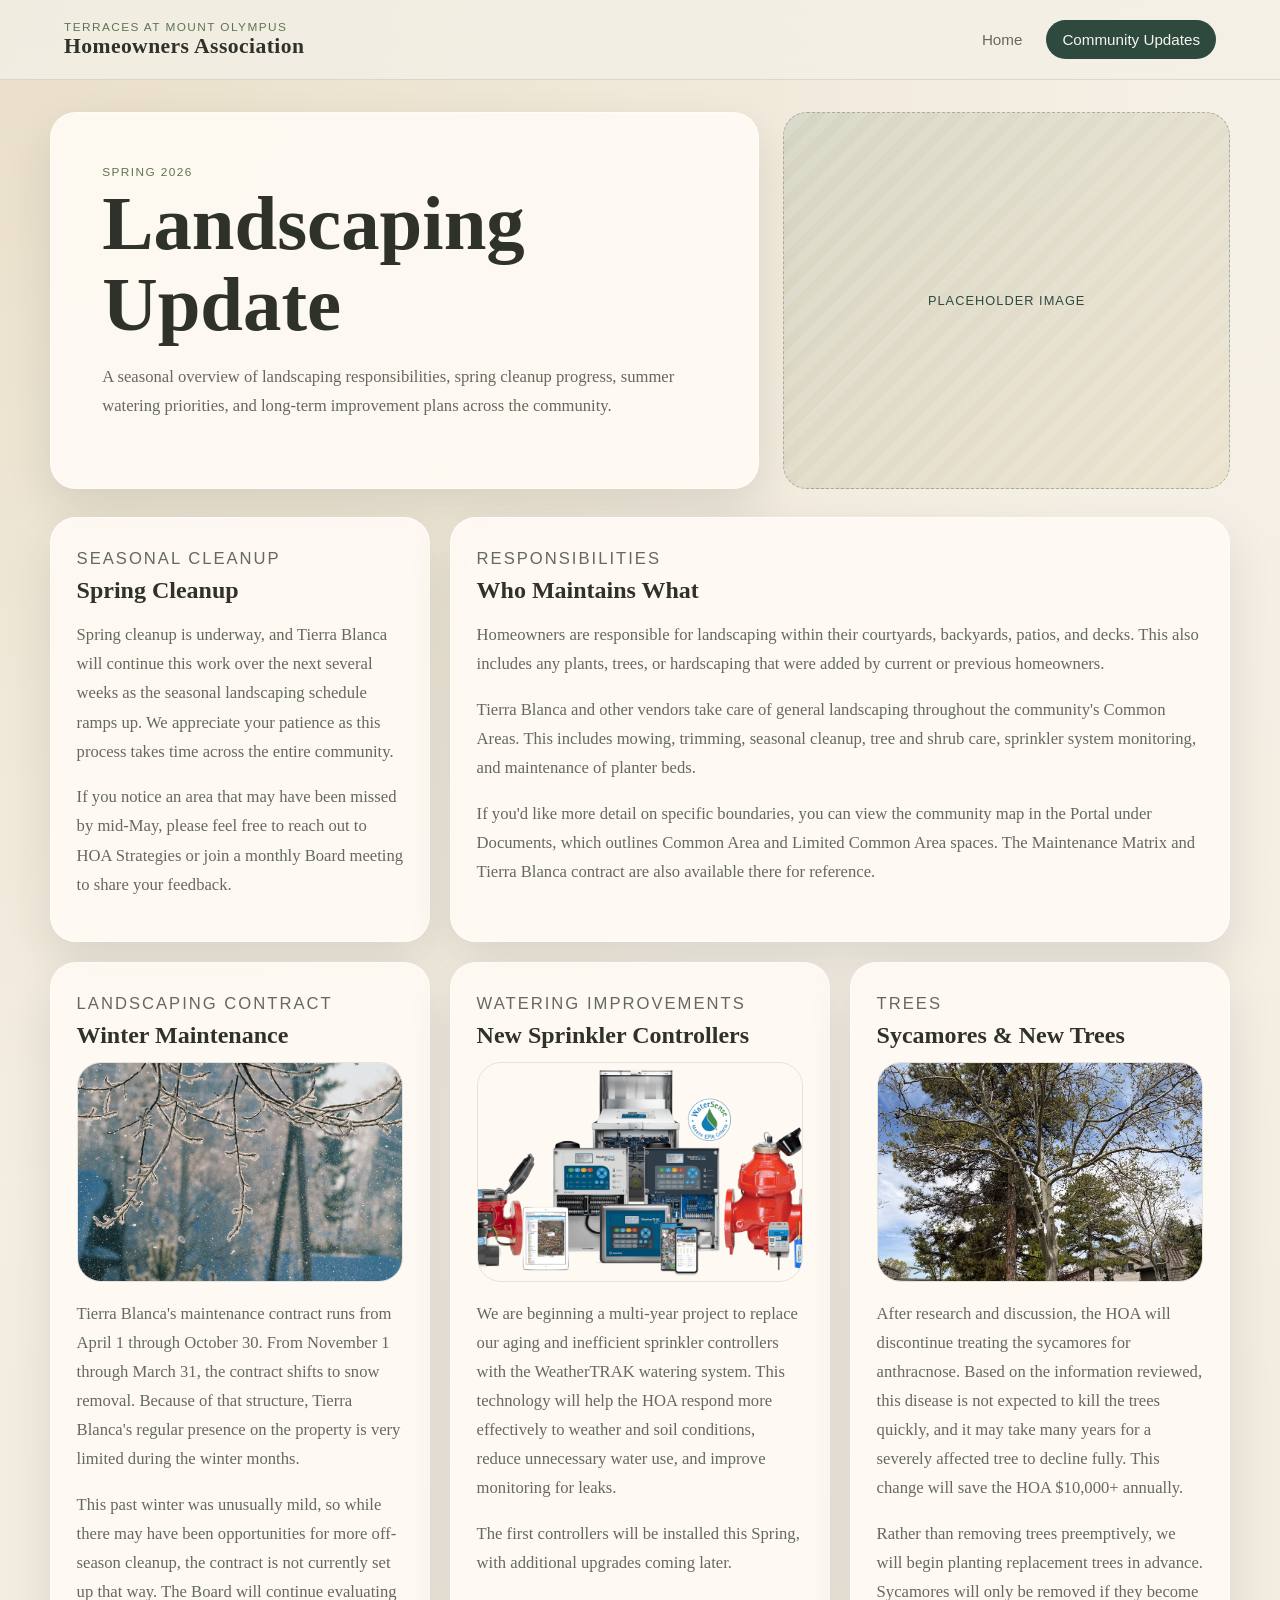
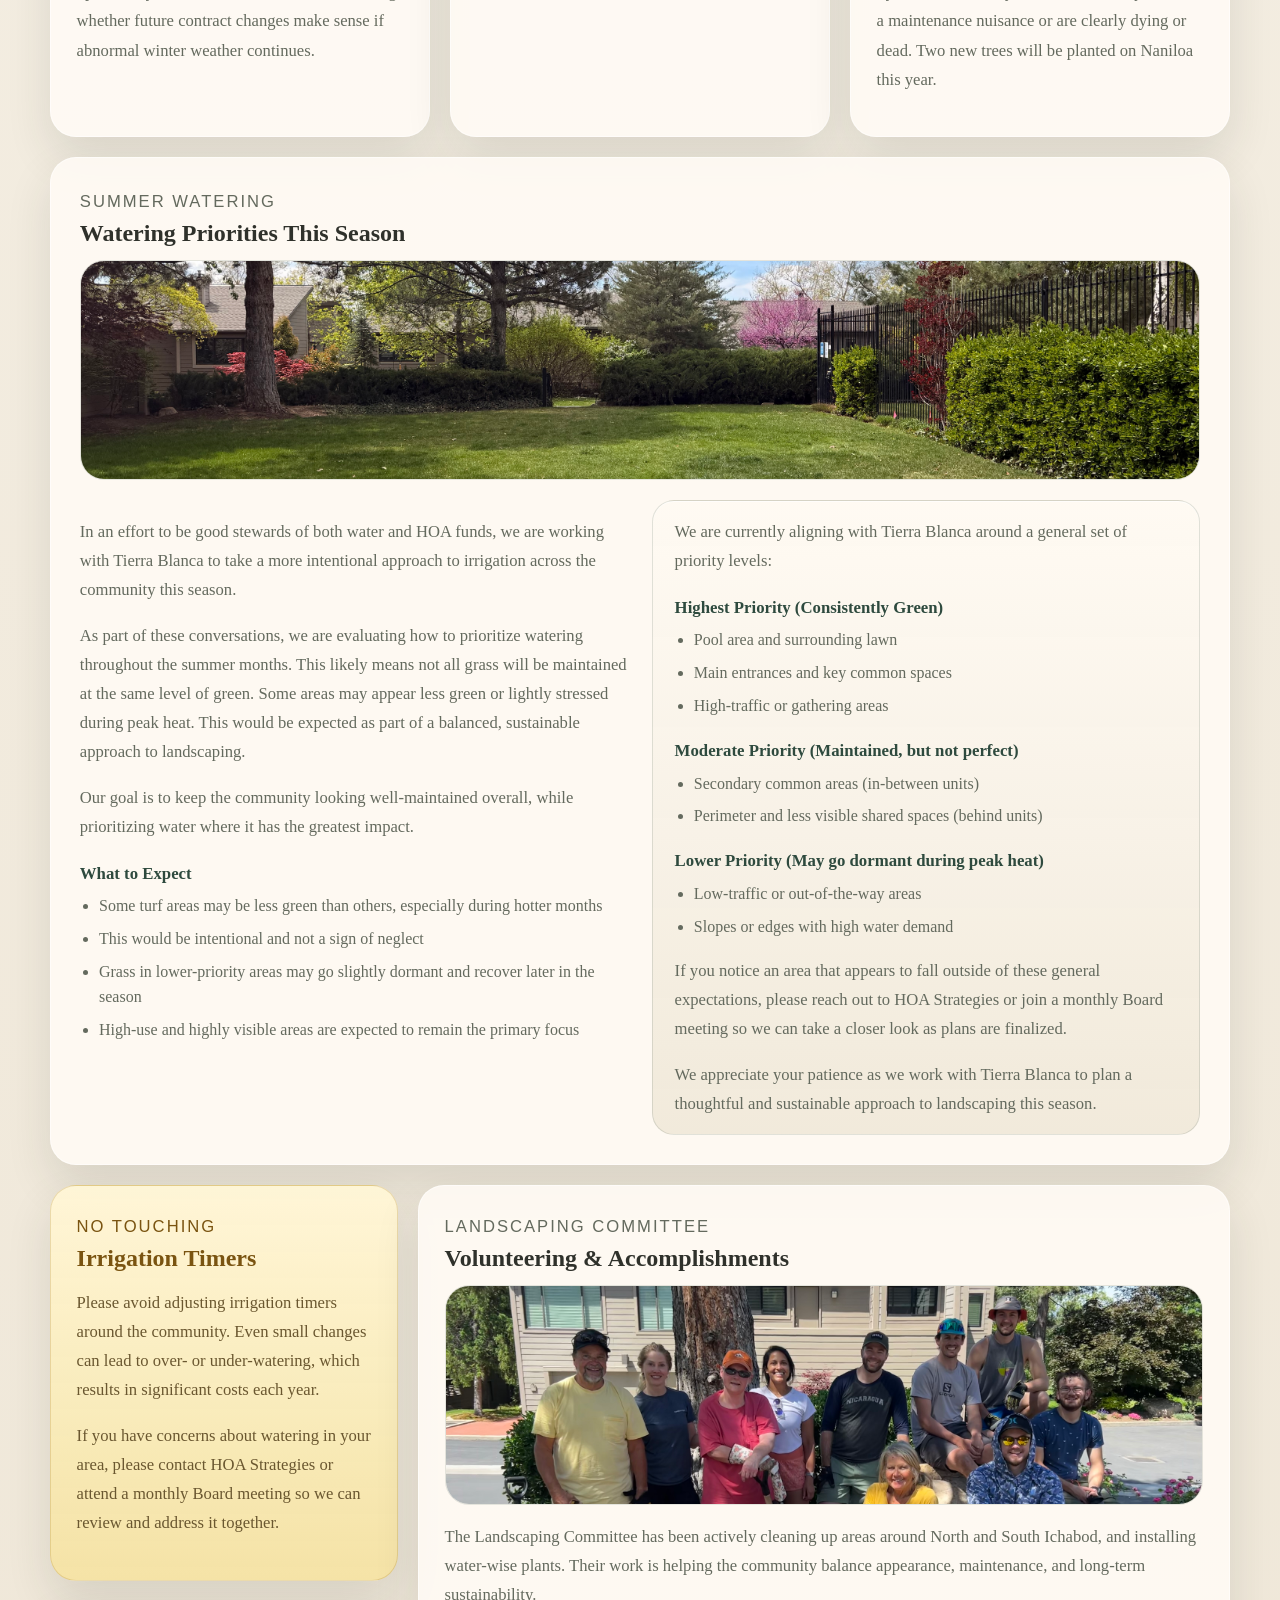
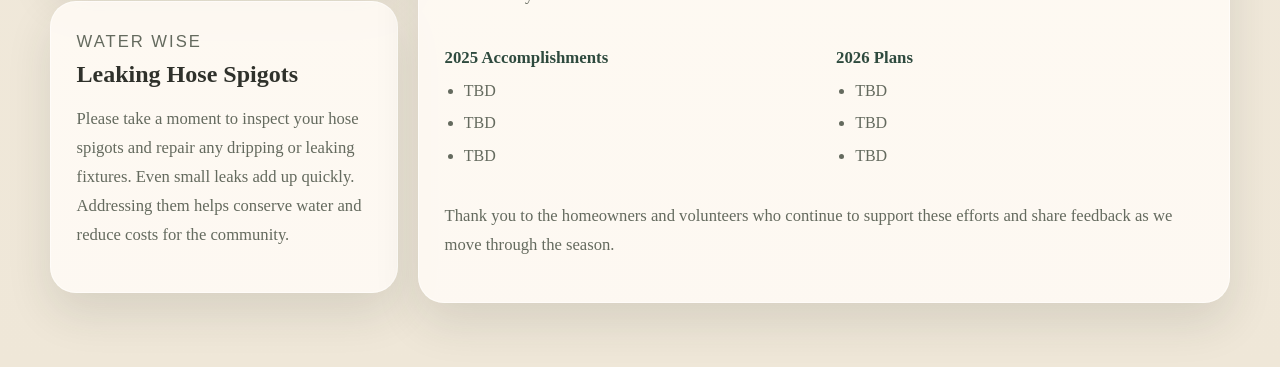
==== newsletters.html @ c1d88618 "Create HOA website" ====
<!DOCTYPE html>
<html lang="en">
  <head>
    <meta charset="UTF-8" />
    <meta name="viewport" content="width=device-width, initial-scale=1.0" />
    <title>Landscaping Newsletter | Terraces at Mount Olympus</title>
    <meta
      name="description"
      content="Seasonal landscaping update for Terraces at Mount Olympus, including spring cleanup, watering priorities, tree planning, and community responsibilities."
    />
    <link rel="stylesheet" href="styles.css" />
  </head>
  <body>
    <header class="site-header">
      <div class="brand">
        <p class="eyebrow">Terraces at Mount Olympus</p>
        <a href="index.html" class="brand-name">Homeowners Association</a>
      </div>
      <nav class="site-nav" aria-label="Main navigation">
        <a class="nav-link" href="index.html">Home</a>
        <a class="nav-link active" href="newsletters.html">Community Updates</a>
      </nav>
    </header>

    <main class="newsletter-shell">
      <section class="hero">
        <div class="hero-copy">
          <p class="eyebrow">Spring 2026</p>
          <h1>Landscaping Update</h1>
          <p class="hero-description">
            A seasonal overview of landscaping responsibilities, spring cleanup
            progress, summer watering priorities, and long-term improvement
            plans across the community.
          </p>
        </div>
        <div class="image-card image-tall" aria-hidden="true">
          <span>Placeholder image</span>
        </div>
      </section>

      <section class="content-grid">
        <article class="card">
          <p class="section-tag">Seasonal Cleanup</p>
          <h2>Spring Cleanup</h2>
          <p>
            Spring cleanup is underway, and Tierra Blanca will continue this
            work over the next several weeks as the seasonal landscaping
            schedule ramps up. We appreciate your patience as this process
            takes time across the entire community.
          </p>
          <p>
            If you notice an area that may have been missed by mid-May, please
            feel free to reach out to HOA Strategies or join a monthly Board
            meeting to share your feedback.
          </p>
        </article>

        <article class="card span-two">
          <p class="section-tag">Responsibilities</p>
          <h2>Who Maintains What</h2>
          <p>
            Homeowners are responsible for landscaping within their courtyards,
            backyards, patios, and decks. This also includes any plants, trees,
            or hardscaping that were added by current or previous homeowners.
          </p>
          <p>
            Tierra Blanca and other vendors take care of general landscaping
            throughout the community's Common Areas. This includes mowing,
            trimming, seasonal cleanup, tree and shrub care, sprinkler system
            monitoring, and maintenance of planter beds.
          </p>
          <p>
            If you'd like more detail on specific boundaries, you can view the
            community map in the Portal under Documents, which outlines Common
            Area and Limited Common Area spaces. The Maintenance Matrix and
            Tierra Blanca contract are also available there for reference.
          </p>
        </article>

        <article class="card">
          <p class="section-tag">Landscaping Contract</p>
          <h2>Winter Maintenance</h2>
          <img
            class="content-photo"
            src="assets/winter-maintenance.jpg"
            alt="Snowy winter branches and landscaping"
          />
          <p>
            Tierra Blanca's maintenance contract runs from April 1 through
            October 30. From November 1 through March 31, the contract shifts
            to snow removal. Because of that structure, Tierra Blanca's regular
            presence on the property is very limited during the winter months.
          </p>
          <p>
            This past winter was unusually mild, so while there may have been
            opportunities for more off-season cleanup, the contract is not
            currently set up that way. The Board will continue evaluating
            whether future contract changes make sense if abnormal winter
            weather continues.
          </p>
        </article>

        <article class="card">
          <p class="section-tag">Watering Improvements</p>
          <h2>New Sprinkler Controllers</h2>
          <img
            class="content-photo"
            src="assets/weathertrak-controller.webp"
            alt="WeatherTRAK irrigation controllers and monitoring equipment"
          />
          <p>
            We are beginning a multi-year project to replace our aging and
            inefficient sprinkler controllers with the WeatherTRAK watering
            system. This technology will help the HOA respond more effectively
            to weather and soil conditions, reduce unnecessary water use, and
            improve monitoring for leaks.
          </p>
          <p>
            The first controllers will be installed this Spring, with
            additional upgrades coming later.
          </p>
        </article>

        <article class="card">
          <p class="section-tag">Trees</p>
          <h2>Sycamores &amp; New Trees</h2>
          <img
            class="content-photo"
            src="assets/sycamore-tree.jpeg"
            alt="Sycamore tree in the Terraces at Mount Olympus community"
          />
          <p>
            After research and discussion, the HOA will discontinue treating
            the sycamores for anthracnose. Based on the information reviewed,
            this disease is not expected to kill the trees quickly, and it may
            take many years for a severely affected tree to decline fully. This
            change will save the HOA $10,000+ annually.
          </p>
          <p>
            Rather than removing trees preemptively, we will begin planting
            replacement trees in advance. Sycamores will only be removed if
            they become a maintenance nuisance or are clearly dying or dead.
            Two new trees will be planted on Naniloa this year.
          </p>
        </article>

        <article class="card full-width feature-card">
          <div>
            <p class="section-tag">Summer Watering</p>
            <h2>Watering Priorities This Season</h2>
          </div>
          <img
            class="content-photo image-banner"
            src="assets/irrigation-priorities.jpeg"
            alt="Community lawn and landscaped common area"
          />
          <div class="feature-columns">
            <div>
              <p>
                In an effort to be good stewards of both water and HOA funds,
                we are working with Tierra Blanca to take a more intentional
                approach to irrigation across the community this season.
              </p>
              <p>
                As part of these conversations, we are evaluating how to
                prioritize watering throughout the summer months. This likely
                means not all grass will be maintained at the same level of
                green. Some areas may appear less green or lightly stressed
                during peak heat. This would be expected as part of a balanced,
                sustainable approach to landscaping.
              </p>
              <p>
                Our goal is to keep the community looking well-maintained
                overall, while prioritizing water where it has the greatest
                impact.
              </p>
              <h3>What to Expect</h3>
              <ul class="newsletter-list">
                <li>
                  Some turf areas may be less green than others, especially
                  during hotter months
                </li>
                <li>This would be intentional and not a sign of neglect</li>
                <li>
                  Grass in lower-priority areas may go slightly dormant and
                  recover later in the season
                </li>
                <li>
                  High-use and highly visible areas are expected to remain the
                  primary focus
                </li>
              </ul>
            </div>
            <div class="inkwell">
              <p>
                We are currently aligning with Tierra Blanca around a general
                set of priority levels:
              </p>
              <h3>Highest Priority (Consistently Green)</h3>
              <ul class="newsletter-list">
                <li>Pool area and surrounding lawn</li>
                <li>Main entrances and key common spaces</li>
                <li>High-traffic or gathering areas</li>
              </ul>
              <h3>Moderate Priority (Maintained, but not perfect)</h3>
              <ul class="newsletter-list">
                <li>Secondary common areas (in-between units)</li>
                <li>Perimeter and less visible shared spaces (behind units)</li>
              </ul>
              <h3>Lower Priority (May go dormant during peak heat)</h3>
              <ul class="newsletter-list">
                <li>Low-traffic or out-of-the-way areas</li>
                <li>Slopes or edges with high water demand</li>
              </ul>
              <p>
                If you notice an area that appears to fall outside of these
                general expectations, please reach out to HOA Strategies or
                join a monthly Board meeting so we can take a closer look as
                plans are finalized.
              </p>
              <p>
                We appreciate your patience as we work with Tierra Blanca to
                plan a thoughtful and sustainable approach to landscaping this
                season.
              </p>
            </div>
          </div>
        </article>

        <section class="side-by-side-group full-width">
          <div class="stacked-cards">
            <article class="card warning-card">
              <p class="section-tag">No Touching</p>
              <h2>Irrigation Timers</h2>
              <p>
                Please avoid adjusting irrigation timers around the community.
                Even small changes can lead to over- or under-watering, which
                results in significant costs each year.
              </p>
              <p>
                If you have concerns about watering in your area, please
                contact HOA Strategies or attend a monthly Board meeting so we
                can review and address it together.
              </p>
            </article>

            <article class="card">
              <p class="section-tag">Water Wise</p>
              <h2>Leaking Hose Spigots</h2>
              <p>
                Please take a moment to inspect your hose spigots and repair
                any dripping or leaking fixtures. Even small leaks add up
                quickly. Addressing them helps conserve water and reduce costs
                for the community.
              </p>
            </article>
          </div>

          <article class="card">
            <p class="section-tag">Landscaping Committee</p>
            <h2>Volunteering &amp; Accomplishments</h2>
            <img
              class="content-photo photo-top"
              src="assets/committee-work.jpeg"
              alt="Terraces at Mount Olympus landscaping committee volunteers working together"
            />
            <p>
              The Landscaping Committee has been actively cleaning up areas
              around North and South Ichabod, and installing water-wise plants.
              Their work is helping the community balance appearance,
              maintenance, and long-term sustainability.
            </p>
            <div class="two-column-lists">
              <div>
                <h3>2025 Accomplishments</h3>
                <ul class="newsletter-list">
                  <li>TBD</li>
                  <li>TBD</li>
                  <li>TBD</li>
                </ul>
              </div>
              <div>
                <h3>2026 Plans</h3>
                <ul class="newsletter-list">
                  <li>TBD</li>
                  <li>TBD</li>
                  <li>TBD</li>
                </ul>
              </div>
            </div>
            <p>
              Thank you to the homeowners and volunteers who continue to
              support these efforts and share feedback as we move through the
              season.
            </p>
          </article>
        </section>
      </section>
    </main>
  </body>
</html>
---- styles.css ----
:root {
  --bg: #f3efe6;
  --surface: rgba(255, 251, 245, 0.88);
  --surface-strong: #fffaf2;
  --text: #2f312b;
  --muted: #646a5e;
  --line: rgba(47, 49, 43, 0.12);
  --accent: #5d7651;
  --accent-deep: #2e4a3e;
  --sand: #d9c8a3;
  --shadow: 0 20px 45px rgba(42, 50, 38, 0.12);
}

* {
  box-sizing: border-box;
}

body {
  margin: 0;
  min-height: 100vh;
  font-family: Georgia, "Times New Roman", serif;
  color: var(--text);
  background:
    radial-gradient(circle at top left, rgba(217, 200, 163, 0.45), transparent 32%),
    linear-gradient(180deg, #f6f1e7 0%, #efe7d8 100%);
}

a {
  color: inherit;
  text-decoration: none;
}

.site-header {
  position: sticky;
  top: 0;
  z-index: 10;
  display: flex;
  justify-content: space-between;
  align-items: center;
  gap: 1rem;
  padding: 1.25rem 5vw;
  background: rgba(243, 239, 230, 0.82);
  backdrop-filter: blur(14px);
  border-bottom: 1px solid var(--line);
}

.brand-name {
  font-size: 1.35rem;
  font-weight: 700;
  letter-spacing: 0.02em;
}

.eyebrow,
.section-tag,
.caption {
  margin: 0;
  font-family: "Trebuchet MS", "Gill Sans", sans-serif;
  letter-spacing: 0.12em;
  text-transform: uppercase;
}

.eyebrow,
.section-tag {
  font-size: 0.74rem;
  color: var(--accent);
}

.site-nav {
  display: flex;
  gap: 0.5rem;
  flex-wrap: wrap;
}

.nav-link {
  padding: 0.7rem 1rem;
  border-radius: 999px;
  font-family: "Trebuchet MS", "Gill Sans", sans-serif;
  font-size: 0.95rem;
  color: var(--muted);
  transition: background-color 160ms ease, color 160ms ease, transform 160ms ease;
}

.nav-link:hover,
.nav-link:focus-visible {
  background: rgba(93, 118, 81, 0.12);
  color: var(--accent-deep);
  transform: translateY(-1px);
}

.nav-link.active {
  background: var(--accent-deep);
  color: #f8f4ec;
}

.home-shell,
.newsletter-shell {
  width: min(1180px, calc(100% - 2rem));
  margin: 0 auto;
  padding: 2rem 0 4rem;
}

.hero {
  display: grid;
  grid-template-columns: 1.35fr 0.85fr;
  gap: 1.5rem;
  align-items: stretch;
  margin-bottom: 1.75rem;
}

.hero-home {
  grid-template-columns: 1fr;
}

.hero-copy,
.card {
  background: var(--surface);
  border: 1px solid rgba(255, 255, 255, 0.55);
  border-radius: 26px;
  box-shadow: var(--shadow);
}

.hero-copy {
  padding: clamp(2rem, 4vw, 4rem);
}

.hero-copy h1,
.card h2 {
  margin: 0.35rem 0 0.85rem;
  line-height: 1.05;
}

.card h3 {
  margin: 1.4rem 0 0.6rem;
  font-size: 1.05rem;
  color: var(--accent-deep);
}

.hero-copy h1 {
  font-size: clamp(2.5rem, 6vw, 5rem);
  max-width: 10ch;
}

.hero-description,
.card p {
  font-size: 1.04rem;
  line-height: 1.75;
  color: var(--muted);
}

.content-grid {
  display: grid;
  grid-template-columns: repeat(3, minmax(0, 1fr));
  gap: 1.25rem;
}

.card {
  padding: 1.6rem;
}

.warning-card {
  background: linear-gradient(180deg, rgba(255, 246, 214, 0.96), rgba(245, 226, 160, 0.9));
  border-color: rgba(166, 120, 24, 0.22);
}

.warning-card .section-tag,
.warning-card h2 {
  color: #7a5411;
}

.warning-card p {
  color: #6a5730;
}

.span-two {
  grid-column: span 2;
}

.full-width {
  grid-column: 1 / -1;
}

.split-heading {
  display: grid;
  grid-template-columns: 1fr 0.95fr;
  gap: 1rem;
  align-items: start;
}

.feature-card {
  padding: 1.8rem;
}

.feature-columns {
  display: grid;
  grid-template-columns: repeat(2, minmax(0, 1fr));
  gap: 1.5rem;
  margin-top: 1.25rem;
}

.inkwell {
  padding: 1rem 1.35rem;
  border: 1px solid rgba(46, 74, 62, 0.14);
  border-radius: 22px;
  background:
    linear-gradient(180deg, rgba(255, 250, 242, 0.95), rgba(240, 232, 217, 0.92));
  box-shadow: inset 0 1px 0 rgba(255, 255, 255, 0.65);
}

.inkwell > :first-child {
  margin-top: 0;
}

.inkwell > :last-child {
  margin-bottom: 0;
}

.image-banner {
  width: 100%;
  min-height: 220px;
  margin-top: 1rem;
}

.image-card {
  display: grid;
  place-items: center;
  border-radius: 24px;
  border: 1px dashed rgba(46, 74, 62, 0.32);
  background:
    linear-gradient(135deg, rgba(93, 118, 81, 0.18), rgba(217, 200, 163, 0.34)),
    repeating-linear-gradient(
      -45deg,
      rgba(255, 255, 255, 0.28) 0,
      rgba(255, 255, 255, 0.28) 10px,
      transparent 10px,
      transparent 20px
    );
  color: var(--accent-deep);
  text-align: center;
  font-family: "Trebuchet MS", "Gill Sans", sans-serif;
  letter-spacing: 0.08em;
  text-transform: uppercase;
  font-size: 0.8rem;
}

.content-photo {
  display: block;
  width: 100%;
  height: 220px;
  margin: 0.75rem 0 1rem;
  border-radius: 24px;
  object-fit: cover;
  border: 1px solid rgba(46, 74, 62, 0.12);
}

.photo-top {
  object-position: center top;
}

.image-tall {
  min-height: 100%;
}

.image-small {
  min-height: 220px;
}

.image-wide {
  min-height: 180px;
}

.caption {
  margin-top: 1rem;
  font-size: 0.68rem;
  color: var(--muted);
}

.newsletter-list {
  margin: 0 0 1rem 1.2rem;
  padding: 0;
  color: var(--muted);
}

.newsletter-list li {
  margin-bottom: 0.45rem;
  line-height: 1.6;
}

.two-column-lists {
  display: grid;
  grid-template-columns: repeat(2, minmax(0, 1fr));
  gap: 1.5rem;
}

.side-by-side-group {
  display: grid;
  grid-template-columns: minmax(0, 0.9fr) minmax(0, 2.1fr);
  gap: 1.25rem;
  align-items: start;
}

.stacked-cards {
  display: grid;
  gap: 1.25rem;
}

@media (max-width: 900px) {
  .hero,
  .content-grid,
  .split-heading,
  .feature-columns,
  .two-column-lists,
  .side-by-side-group {
    grid-template-columns: 1fr;
  }

  .span-two {
    grid-column: span 1;
  }

  .image-tall {
    min-height: 260px;
  }
}

@media (max-width: 640px) {
  .site-header {
    align-items: flex-start;
    flex-direction: column;
    padding: 1rem;
  }

  .home-shell,
  .newsletter-shell {
    width: min(100% - 1rem, 1180px);
    padding-top: 1rem;
  }

  .hero-copy,
  .card {
    padding: 1.25rem;
    border-radius: 20px;
  }

  .hero-copy h1 {
    max-width: none;
  }
}
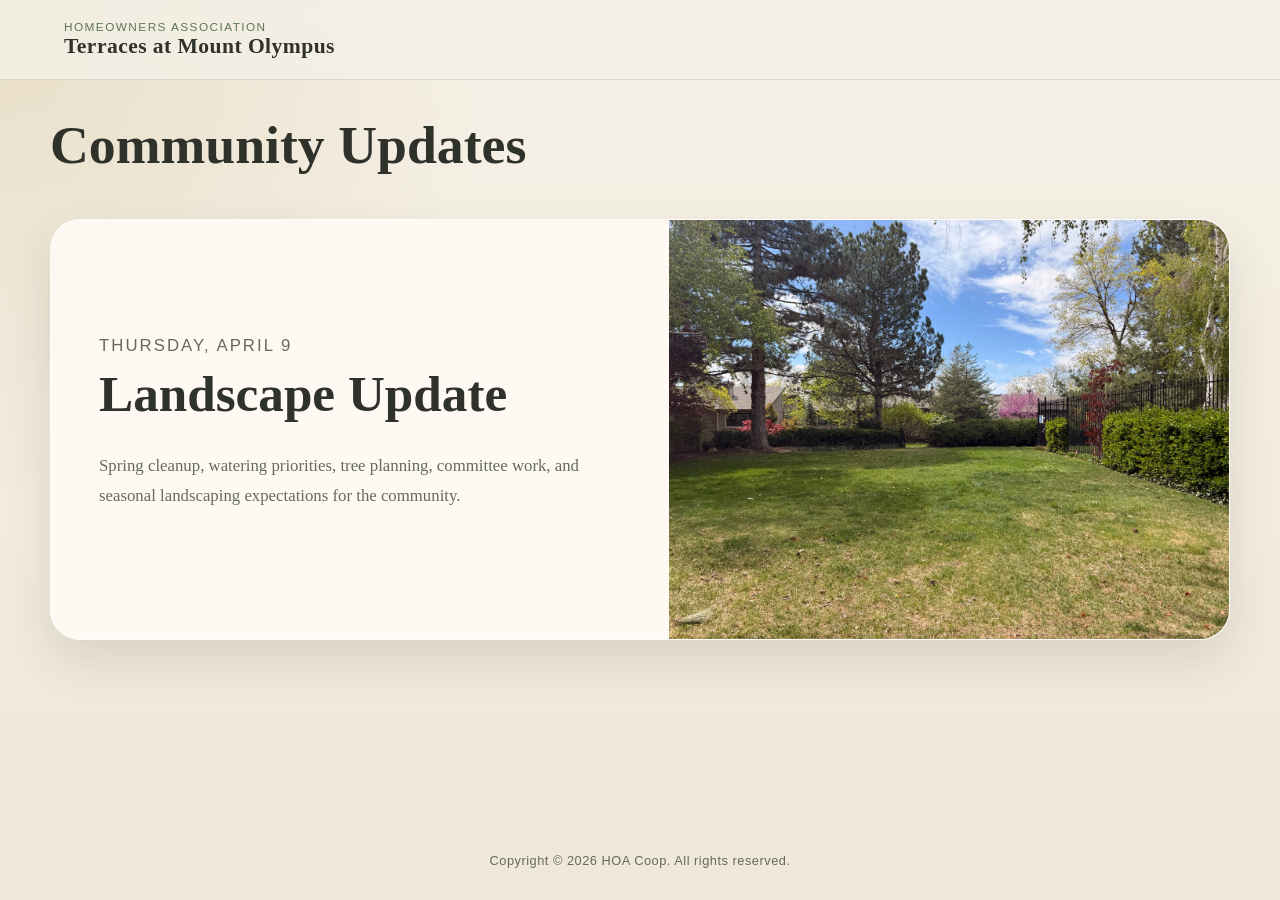
==== commit 407629e9: "Update community updates landing page" ====
--- a/newsletters.html
+++ b/newsletters.html
@@ -2,300 +2,14 @@
 <html lang="en">
   <head>
     <meta charset="UTF-8" />
+    <meta http-equiv="refresh" content="0; url=index.html" />
     <meta name="viewport" content="width=device-width, initial-scale=1.0" />
-    <title>Landscaping Newsletter | Terraces at Mount Olympus</title>
-    <meta
-      name="description"
-      content="Seasonal landscaping update for Terraces at Mount Olympus, including spring cleanup, watering priorities, tree planning, and community responsibilities."
-    />
-    <link rel="stylesheet" href="styles.css" />
+    <title>Redirecting | Terraces at Mount Olympus</title>
+    <link rel="canonical" href="index.html" />
   </head>
   <body>
-    <header class="site-header">
-      <div class="brand">
-        <p class="eyebrow">Terraces at Mount Olympus</p>
-        <a href="index.html" class="brand-name">Homeowners Association</a>
-      </div>
-      <nav class="site-nav" aria-label="Main navigation">
-        <a class="nav-link" href="index.html">Home</a>
-        <a class="nav-link active" href="newsletters.html">Community Updates</a>
-      </nav>
-    </header>
-
-    <main class="newsletter-shell">
-      <section class="hero">
-        <div class="hero-copy">
-          <p class="eyebrow">Spring 2026</p>
-          <h1>Landscaping Update</h1>
-          <p class="hero-description">
-            A seasonal overview of landscaping responsibilities, spring cleanup
-            progress, summer watering priorities, and long-term improvement
-            plans across the community.
-          </p>
-        </div>
-        <div class="image-card image-tall" aria-hidden="true">
-          <span>Placeholder image</span>
-        </div>
-      </section>
-
-      <section class="content-grid">
-        <article class="card">
-          <p class="section-tag">Seasonal Cleanup</p>
-          <h2>Spring Cleanup</h2>
-          <p>
-            Spring cleanup is underway, and Tierra Blanca will continue this
-            work over the next several weeks as the seasonal landscaping
-            schedule ramps up. We appreciate your patience as this process
-            takes time across the entire community.
-          </p>
-          <p>
-            If you notice an area that may have been missed by mid-May, please
-            feel free to reach out to HOA Strategies or join a monthly Board
-            meeting to share your feedback.
-          </p>
-        </article>
-
-        <article class="card span-two">
-          <p class="section-tag">Responsibilities</p>
-          <h2>Who Maintains What</h2>
-          <p>
-            Homeowners are responsible for landscaping within their courtyards,
-            backyards, patios, and decks. This also includes any plants, trees,
-            or hardscaping that were added by current or previous homeowners.
-          </p>
-          <p>
-            Tierra Blanca and other vendors take care of general landscaping
-            throughout the community's Common Areas. This includes mowing,
-            trimming, seasonal cleanup, tree and shrub care, sprinkler system
-            monitoring, and maintenance of planter beds.
-          </p>
-          <p>
-            If you'd like more detail on specific boundaries, you can view the
-            community map in the Portal under Documents, which outlines Common
-            Area and Limited Common Area spaces. The Maintenance Matrix and
-            Tierra Blanca contract are also available there for reference.
-          </p>
-        </article>
-
-        <article class="card">
-          <p class="section-tag">Landscaping Contract</p>
-          <h2>Winter Maintenance</h2>
-          <img
-            class="content-photo"
-            src="assets/winter-maintenance.jpg"
-            alt="Snowy winter branches and landscaping"
-          />
-          <p>
-            Tierra Blanca's maintenance contract runs from April 1 through
-            October 30. From November 1 through March 31, the contract shifts
-            to snow removal. Because of that structure, Tierra Blanca's regular
-            presence on the property is very limited during the winter months.
-          </p>
-          <p>
-            This past winter was unusually mild, so while there may have been
-            opportunities for more off-season cleanup, the contract is not
-            currently set up that way. The Board will continue evaluating
-            whether future contract changes make sense if abnormal winter
-            weather continues.
-          </p>
-        </article>
-
-        <article class="card">
-          <p class="section-tag">Watering Improvements</p>
-          <h2>New Sprinkler Controllers</h2>
-          <img
-            class="content-photo"
-            src="assets/weathertrak-controller.webp"
-            alt="WeatherTRAK irrigation controllers and monitoring equipment"
-          />
-          <p>
-            We are beginning a multi-year project to replace our aging and
-            inefficient sprinkler controllers with the WeatherTRAK watering
-            system. This technology will help the HOA respond more effectively
-            to weather and soil conditions, reduce unnecessary water use, and
-            improve monitoring for leaks.
-          </p>
-          <p>
-            The first controllers will be installed this Spring, with
-            additional upgrades coming later.
-          </p>
-        </article>
-
-        <article class="card">
-          <p class="section-tag">Trees</p>
-          <h2>Sycamores &amp; New Trees</h2>
-          <img
-            class="content-photo"
-            src="assets/sycamore-tree.jpeg"
-            alt="Sycamore tree in the Terraces at Mount Olympus community"
-          />
-          <p>
-            After research and discussion, the HOA will discontinue treating
-            the sycamores for anthracnose. Based on the information reviewed,
-            this disease is not expected to kill the trees quickly, and it may
-            take many years for a severely affected tree to decline fully. This
-            change will save the HOA $10,000+ annually.
-          </p>
-          <p>
-            Rather than removing trees preemptively, we will begin planting
-            replacement trees in advance. Sycamores will only be removed if
-            they become a maintenance nuisance or are clearly dying or dead.
-            Two new trees will be planted on Naniloa this year.
-          </p>
-        </article>
-
-        <article class="card full-width feature-card">
-          <div>
-            <p class="section-tag">Summer Watering</p>
-            <h2>Watering Priorities This Season</h2>
-          </div>
-          <img
-            class="content-photo image-banner"
-            src="assets/irrigation-priorities.jpeg"
-            alt="Community lawn and landscaped common area"
-          />
-          <div class="feature-columns">
-            <div>
-              <p>
-                In an effort to be good stewards of both water and HOA funds,
-                we are working with Tierra Blanca to take a more intentional
-                approach to irrigation across the community this season.
-              </p>
-              <p>
-                As part of these conversations, we are evaluating how to
-                prioritize watering throughout the summer months. This likely
-                means not all grass will be maintained at the same level of
-                green. Some areas may appear less green or lightly stressed
-                during peak heat. This would be expected as part of a balanced,
-                sustainable approach to landscaping.
-              </p>
-              <p>
-                Our goal is to keep the community looking well-maintained
-                overall, while prioritizing water where it has the greatest
-                impact.
-              </p>
-              <h3>What to Expect</h3>
-              <ul class="newsletter-list">
-                <li>
-                  Some turf areas may be less green than others, especially
-                  during hotter months
-                </li>
-                <li>This would be intentional and not a sign of neglect</li>
-                <li>
-                  Grass in lower-priority areas may go slightly dormant and
-                  recover later in the season
-                </li>
-                <li>
-                  High-use and highly visible areas are expected to remain the
-                  primary focus
-                </li>
-              </ul>
-            </div>
-            <div class="inkwell">
-              <p>
-                We are currently aligning with Tierra Blanca around a general
-                set of priority levels:
-              </p>
-              <h3>Highest Priority (Consistently Green)</h3>
-              <ul class="newsletter-list">
-                <li>Pool area and surrounding lawn</li>
-                <li>Main entrances and key common spaces</li>
-                <li>High-traffic or gathering areas</li>
-              </ul>
-              <h3>Moderate Priority (Maintained, but not perfect)</h3>
-              <ul class="newsletter-list">
-                <li>Secondary common areas (in-between units)</li>
-                <li>Perimeter and less visible shared spaces (behind units)</li>
-              </ul>
-              <h3>Lower Priority (May go dormant during peak heat)</h3>
-              <ul class="newsletter-list">
-                <li>Low-traffic or out-of-the-way areas</li>
-                <li>Slopes or edges with high water demand</li>
-              </ul>
-              <p>
-                If you notice an area that appears to fall outside of these
-                general expectations, please reach out to HOA Strategies or
-                join a monthly Board meeting so we can take a closer look as
-                plans are finalized.
-              </p>
-              <p>
-                We appreciate your patience as we work with Tierra Blanca to
-                plan a thoughtful and sustainable approach to landscaping this
-                season.
-              </p>
-            </div>
-          </div>
-        </article>
-
-        <section class="side-by-side-group full-width">
-          <div class="stacked-cards">
-            <article class="card warning-card">
-              <p class="section-tag">No Touching</p>
-              <h2>Irrigation Timers</h2>
-              <p>
-                Please avoid adjusting irrigation timers around the community.
-                Even small changes can lead to over- or under-watering, which
-                results in significant costs each year.
-              </p>
-              <p>
-                If you have concerns about watering in your area, please
-                contact HOA Strategies or attend a monthly Board meeting so we
-                can review and address it together.
-              </p>
-            </article>
-
-            <article class="card">
-              <p class="section-tag">Water Wise</p>
-              <h2>Leaking Hose Spigots</h2>
-              <p>
-                Please take a moment to inspect your hose spigots and repair
-                any dripping or leaking fixtures. Even small leaks add up
-                quickly. Addressing them helps conserve water and reduce costs
-                for the community.
-              </p>
-            </article>
-          </div>
-
-          <article class="card">
-            <p class="section-tag">Landscaping Committee</p>
-            <h2>Volunteering &amp; Accomplishments</h2>
-            <img
-              class="content-photo photo-top"
-              src="assets/committee-work.jpeg"
-              alt="Terraces at Mount Olympus landscaping committee volunteers working together"
-            />
-            <p>
-              The Landscaping Committee has been actively cleaning up areas
-              around North and South Ichabod, and installing water-wise plants.
-              Their work is helping the community balance appearance,
-              maintenance, and long-term sustainability.
-            </p>
-            <div class="two-column-lists">
-              <div>
-                <h3>2025 Accomplishments</h3>
-                <ul class="newsletter-list">
-                  <li>TBD</li>
-                  <li>TBD</li>
-                  <li>TBD</li>
-                </ul>
-              </div>
-              <div>
-                <h3>2026 Plans</h3>
-                <ul class="newsletter-list">
-                  <li>TBD</li>
-                  <li>TBD</li>
-                  <li>TBD</li>
-                </ul>
-              </div>
-            </div>
-            <p>
-              Thank you to the homeowners and volunteers who continue to
-              support these efforts and share feedback as we move through the
-              season.
-            </p>
-          </article>
-        </section>
-      </section>
-    </main>
+    <p>
+      Redirecting to <a href="index.html">Community Updates</a>.
+    </p>
   </body>
 </html>
